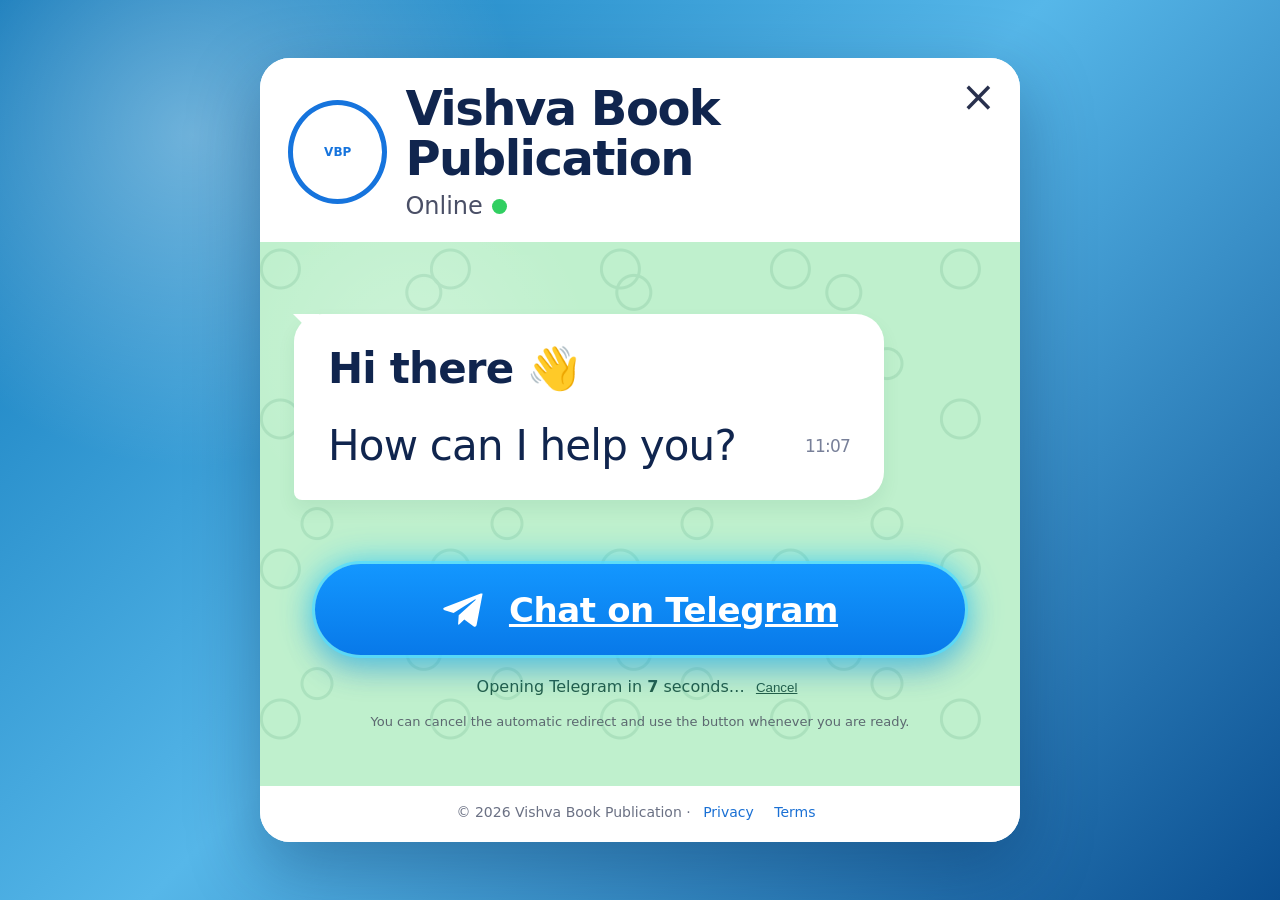
==== index.html @ 5286ee98 "Add files via upload" ====
<!doctype html>
<html lang="en">
<head>
  <meta charset="utf-8">
  <meta name="viewport" content="width=device-width,initial-scale=1">
  <meta name="description" content="Vishva Book Publication - Online support and book publication assistance. Chat with our team on Telegram.">
  <meta name="robots" content="index,follow">
  <title>Vishva Book Publication | Online Support</title>

  <!-- Meta Pixel: replace the ID below if your active Pixel is different. -->
  <script>
    !function(f,b,e,v,n,t,s){if(f.fbq)return;n=f.fbq=function(){n.callMethod?
    n.callMethod.apply(n,arguments):n.queue.push(arguments)};if(!f._fbq)f._fbq=n;
    n.push=n;n.loaded=!0;n.version='2.0';n.queue=[];t=b.createElement(e);t.async=!0;
    t.src=v;s=b.getElementsByTagName(e)[0];s.parentNode.insertBefore(t,s)}
    (window,document,'script','https://connect.facebook.net/en_US/fbevents.js');
    fbq('init','1108882688727136');
    fbq('track','PageView');
  </script>
  <noscript><img height="1" width="1" style="display:none"
    src="https://www.facebook.com/tr?id=1108882688727136&ev=PageView&noscript=1"
    alt=""></noscript>

  <style>
    :root{
      --navy:#10285f; --blue:#087ff5; --blue2:#20a7ff;
      --green:#c7f2d0; --text:#10254e;
    }
    *{box-sizing:border-box}
    body{
      margin:0; min-height:100vh; font-family:Inter,system-ui,-apple-system,Segoe UI,Roboto,Arial,sans-serif;
      color:var(--text); background:
      radial-gradient(circle at 15% 15%,rgba(255,255,255,.35),transparent 25%),
      linear-gradient(135deg,#0b75b8,#56b7e9 48%,#0b4f91);
      display:flex; align-items:center; justify-content:center; padding:28px 14px;
    }
    .card{
      width:min(760px,100%); overflow:hidden; border-radius:30px; background:#fff;
      box-shadow:0 24px 70px rgba(0,35,80,.35);
    }
    header{
      display:flex; align-items:center; gap:18px; padding:26px 28px 22px;
      position:relative; background:#fff;
    }
    .logo{
      width:104px;height:104px;border-radius:50%;object-fit:cover;
      border:5px solid #1674dd; background:#fff;
      display:grid;place-items:center;color:#1674dd;font-weight:900;font-size:12px;
    }
    .brand h1{margin:0;font-size:clamp(28px,5vw,48px);line-height:1.04;letter-spacing:-1.5px}
    .online{margin-top:8px;font-size:24px;color:#4a4f66;display:flex;align-items:center;gap:9px}
    .dot{width:15px;height:15px;border-radius:50%;background:#31cf61;display:inline-block}
    .close{position:absolute;right:24px;top:18px;font-size:42px;line-height:1;color:#28304d;font-weight:300}
    .chat{
      background:
       radial-gradient(circle at 20% 20%,rgba(255,255,255,.2),transparent 24%),
       #bff0cd;
      min-height:540px; padding:72px 34px 54px; position:relative;
    }
    .pattern{
      position:absolute;inset:0;opacity:.14;
      background-image:
       radial-gradient(circle at 12% 18%,transparent 0 17px,#378b65 18px 20px,transparent 21px),
       radial-gradient(circle at 78% 28%,transparent 0 15px,#378b65 16px 18px,transparent 19px),
       radial-gradient(circle at 30% 76%,transparent 0 13px,#378b65 14px 16px,transparent 17px);
      background-size:170px 150px,210px 180px,190px 160px;
    }
    .bubble{
      position:relative; width:min(590px,100%); background:#fff; border-radius:28px 28px 28px 8px;
      padding:30px 34px; box-shadow:0 9px 18px rgba(28,100,60,.08); margin-bottom:64px;
    }
    .bubble:before{content:"";position:absolute;left:0;top:0;border-style:solid;border-width:0 26px 26px 0;border-color:transparent #fff transparent transparent;transform:translateX(-1px)}
    .bubble p{margin:0 0 28px;font-size:clamp(27px,4.5vw,42px);font-weight:600;letter-spacing:-.8px}
    .bubble p:last-child{margin:0;font-weight:500}
    .time{float:right;font-size:17px;color:#788099;margin-top:15px;font-weight:400}
    .cta-wrap{position:relative;display:flex;justify-content:center}
    .cta{
      width:min(650px,100%); border:0; border-radius:80px; padding:23px 30px;
      background:linear-gradient(180deg,#1397ff,#0879e9); color:#fff; cursor:pointer;
      font-size:clamp(23px,4vw,34px);font-weight:800;letter-spacing:-.4px;
      display:flex;align-items:center;justify-content:center;gap:22px;
      box-shadow:0 0 0 3px rgba(85,220,255,.75),0 0 34px rgba(24,197,255,.8),0 16px 30px rgba(0,74,180,.28);
      transition:.18s transform,.18s filter;
      animation:pulse 1.8s infinite;
    }
    .cta:hover{transform:translateY(-2px);filter:brightness(1.05)}
    .telegram{width:45px;height:45px;display:grid;place-items:center}
    .telegram svg{width:100%;height:100%;fill:#fff}
    @keyframes pulse{0%,100%{box-shadow:0 0 0 3px rgba(85,220,255,.75),0 0 26px rgba(24,197,255,.65),0 16px 30px rgba(0,74,180,.25)}50%{box-shadow:0 0 0 5px rgba(85,220,255,.85),0 0 42px rgba(24,197,255,.95),0 16px 30px rgba(0,74,180,.25)}}
    .countdown{text-align:center;margin:22px 0 0;font-size:16px;color:#245f48}
    .cancel{border:0;background:transparent;text-decoration:underline;cursor:pointer;color:#245f48}
    footer{background:#fff;text-align:center;padding:18px 15px 22px;font-size:14px;color:#6b7184}
    footer a{color:#1a70d4;text-decoration:none;margin:0 8px}
    .note{margin-top:16px;font-size:13px;line-height:1.5;color:#5c6870;text-align:center}
    @media(max-width:560px){
      body{padding:10px}.card{border-radius:22px} header{padding:20px 18px}.logo{width:72px;height:72px}
      .online{font-size:18px}.close{right:15px;font-size:34px}.chat{padding:48px 17px 40px;min-height:500px}
      .bubble{padding:23px 22px;margin-bottom:50px}.bubble p{font-size:27px}.cta{padding:20px 18px;gap:12px}
    }
  </style>
</head>
<body>
  <main class="card">
    <header>
      <div class="logo" aria-label="Vishva Book Publication logo">VBP</div>
      <div class="brand">
        <h1>Vishva Book Publication</h1>
        <div class="online">Online <span class="dot" aria-label="online"></span></div>
      </div>
      <div class="close" aria-hidden="true">×</div>
    </header>

    <section class="chat" aria-label="Chat with Vishva Book Publication">
      <div class="pattern"></div>

      <div class="bubble">
        <p>Hi there 👋</p>
        <p>How can I help you? <span class="time">11:07</span></p>
      </div>

      <div class="cta-wrap">
        <a id="telegramBtn"
           class="cta"
           href="https://t.me/NEHA_BOOK_PUBLICATION2/"
           target="_blank"
           rel="noopener noreferrer"
           aria-label="Chat on Telegram">
          <span class="telegram" aria-hidden="true">
            <svg viewBox="0 0 24 24"><path d="M21.7 3.3 18.5 20c-.24 1.18-.86 1.47-1.75.92l-4.86-3.58-2.35 2.26c-.26.26-.48.48-.98.48l.35-4.95 9.01-8.14c.39-.35-.09-.55-.61-.2L6.17 13.88 1.39 12.39c-1.04-.32-1.06-1.04.22-1.54L20.3 3.62c.88-.32 1.65.2 1.4-.32Z"/></svg>
          </span>
          Chat on Telegram
        </a>
      </div>

      <div class="countdown" id="countdown">
        Opening Telegram in <strong id="seconds">8</strong> seconds…
        <button class="cancel" id="cancel" type="button">Cancel</button>
      </div>

      <div class="note">
        You can cancel the automatic redirect and use the button whenever you are ready.
      </div>
    </section>

    <footer>
      © <span id="year"></span> Vishva Book Publication ·
      <a href="privacy.html">Privacy</a>
      <a href="terms.html">Terms</a>
    </footer>
  </main>

<script>
  const telegramUrl = "https://t.me/NEHA_BOOK_PUBLICATION2/";
  const btn = document.getElementById("telegramBtn");
  const secondsEl = document.getElementById("seconds");
  const countdown = document.getElementById("countdown");
  const cancel = document.getElementById("cancel");
  let seconds = 8;
  let cancelled = false;

  function trackTelegramClick(source) {
    try {
      if (typeof fbq === "function") {
        fbq("trackCustom", "TelegramClick", {source: source});
      }
    } catch(e) {}
  }

  btn.addEventListener("click", () => trackTelegramClick("button"));

  const timer = setInterval(() => {
    if (cancelled) return;
    seconds--;
    secondsEl.textContent = seconds;
    if (seconds <= 0) {
      clearInterval(timer);
      trackTelegramClick("auto_redirect");
      window.location.href = telegramUrl;
    }
  }, 1000);

  cancel.addEventListener("click", () => {
    cancelled = true;
    clearInterval(timer);
    countdown.innerHTML = "Automatic redirect cancelled. <a href='" + telegramUrl + "' target='_blank' rel='noopener noreferrer'>Open Telegram</a>";
  });

  document.getElementById("year").textContent = new Date().getFullYear();
</script>
</body>
</html>
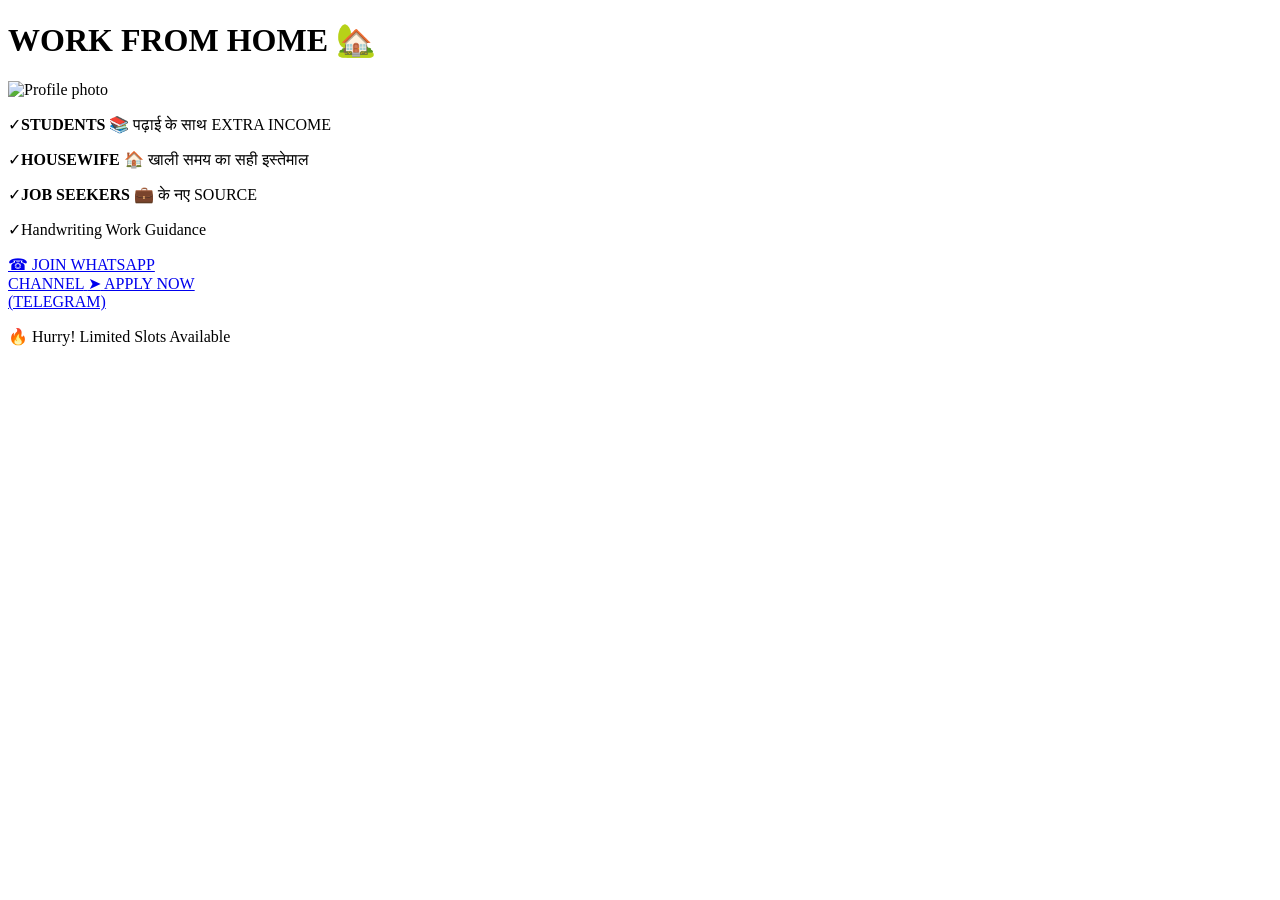
==== commit 8a98f092: "Add files via upload" ====
--- a/index.html
+++ b/index.html
@@ -1,191 +1,40 @@
-<!doctype html>
-<html lang="en">
+<!DOCTYPE html>
+<html lang="hi">
 <head>
-  <meta charset="utf-8">
-  <meta name="viewport" content="width=device-width,initial-scale=1">
-  <meta name="description" content="Vishva Book Publication - Online support and book publication assistance. Chat with our team on Telegram.">
-  <meta name="robots" content="index,follow">
-  <title>Vishva Book Publication | Online Support</title>
-
-  <!-- Meta Pixel: replace the ID below if your active Pixel is different. -->
-  <script>
-    !function(f,b,e,v,n,t,s){if(f.fbq)return;n=f.fbq=function(){n.callMethod?
-    n.callMethod.apply(n,arguments):n.queue.push(arguments)};if(!f._fbq)f._fbq=n;
-    n.push=n;n.loaded=!0;n.version='2.0';n.queue=[];t=b.createElement(e);t.async=!0;
-    t.src=v;s=b.getElementsByTagName(e)[0];s.parentNode.insertBefore(t,s)}
-    (window,document,'script','https://connect.facebook.net/en_US/fbevents.js');
-    fbq('init','1108882688727136');
-    fbq('track','PageView');
-  </script>
-  <noscript><img height="1" width="1" style="display:none"
-    src="https://www.facebook.com/tr?id=1108882688727136&ev=PageView&noscript=1"
-    alt=""></noscript>
-
-  <style>
-    :root{
-      --navy:#10285f; --blue:#087ff5; --blue2:#20a7ff;
-      --green:#c7f2d0; --text:#10254e;
-    }
-    *{box-sizing:border-box}
-    body{
-      margin:0; min-height:100vh; font-family:Inter,system-ui,-apple-system,Segoe UI,Roboto,Arial,sans-serif;
-      color:var(--text); background:
-      radial-gradient(circle at 15% 15%,rgba(255,255,255,.35),transparent 25%),
-      linear-gradient(135deg,#0b75b8,#56b7e9 48%,#0b4f91);
-      display:flex; align-items:center; justify-content:center; padding:28px 14px;
-    }
-    .card{
-      width:min(760px,100%); overflow:hidden; border-radius:30px; background:#fff;
-      box-shadow:0 24px 70px rgba(0,35,80,.35);
-    }
-    header{
-      display:flex; align-items:center; gap:18px; padding:26px 28px 22px;
-      position:relative; background:#fff;
-    }
-    .logo{
-      width:104px;height:104px;border-radius:50%;object-fit:cover;
-      border:5px solid #1674dd; background:#fff;
-      display:grid;place-items:center;color:#1674dd;font-weight:900;font-size:12px;
-    }
-    .brand h1{margin:0;font-size:clamp(28px,5vw,48px);line-height:1.04;letter-spacing:-1.5px}
-    .online{margin-top:8px;font-size:24px;color:#4a4f66;display:flex;align-items:center;gap:9px}
-    .dot{width:15px;height:15px;border-radius:50%;background:#31cf61;display:inline-block}
-    .close{position:absolute;right:24px;top:18px;font-size:42px;line-height:1;color:#28304d;font-weight:300}
-    .chat{
-      background:
-       radial-gradient(circle at 20% 20%,rgba(255,255,255,.2),transparent 24%),
-       #bff0cd;
-      min-height:540px; padding:72px 34px 54px; position:relative;
-    }
-    .pattern{
-      position:absolute;inset:0;opacity:.14;
-      background-image:
-       radial-gradient(circle at 12% 18%,transparent 0 17px,#378b65 18px 20px,transparent 21px),
-       radial-gradient(circle at 78% 28%,transparent 0 15px,#378b65 16px 18px,transparent 19px),
-       radial-gradient(circle at 30% 76%,transparent 0 13px,#378b65 14px 16px,transparent 17px);
-      background-size:170px 150px,210px 180px,190px 160px;
-    }
-    .bubble{
-      position:relative; width:min(590px,100%); background:#fff; border-radius:28px 28px 28px 8px;
-      padding:30px 34px; box-shadow:0 9px 18px rgba(28,100,60,.08); margin-bottom:64px;
-    }
-    .bubble:before{content:"";position:absolute;left:0;top:0;border-style:solid;border-width:0 26px 26px 0;border-color:transparent #fff transparent transparent;transform:translateX(-1px)}
-    .bubble p{margin:0 0 28px;font-size:clamp(27px,4.5vw,42px);font-weight:600;letter-spacing:-.8px}
-    .bubble p:last-child{margin:0;font-weight:500}
-    .time{float:right;font-size:17px;color:#788099;margin-top:15px;font-weight:400}
-    .cta-wrap{position:relative;display:flex;justify-content:center}
-    .cta{
-      width:min(650px,100%); border:0; border-radius:80px; padding:23px 30px;
-      background:linear-gradient(180deg,#1397ff,#0879e9); color:#fff; cursor:pointer;
-      font-size:clamp(23px,4vw,34px);font-weight:800;letter-spacing:-.4px;
-      display:flex;align-items:center;justify-content:center;gap:22px;
-      box-shadow:0 0 0 3px rgba(85,220,255,.75),0 0 34px rgba(24,197,255,.8),0 16px 30px rgba(0,74,180,.28);
-      transition:.18s transform,.18s filter;
-      animation:pulse 1.8s infinite;
-    }
-    .cta:hover{transform:translateY(-2px);filter:brightness(1.05)}
-    .telegram{width:45px;height:45px;display:grid;place-items:center}
-    .telegram svg{width:100%;height:100%;fill:#fff}
-    @keyframes pulse{0%,100%{box-shadow:0 0 0 3px rgba(85,220,255,.75),0 0 26px rgba(24,197,255,.65),0 16px 30px rgba(0,74,180,.25)}50%{box-shadow:0 0 0 5px rgba(85,220,255,.85),0 0 42px rgba(24,197,255,.95),0 16px 30px rgba(0,74,180,.25)}}
-    .countdown{text-align:center;margin:22px 0 0;font-size:16px;color:#245f48}
-    .cancel{border:0;background:transparent;text-decoration:underline;cursor:pointer;color:#245f48}
-    footer{background:#fff;text-align:center;padding:18px 15px 22px;font-size:14px;color:#6b7184}
-    footer a{color:#1a70d4;text-decoration:none;margin:0 8px}
-    .note{margin-top:16px;font-size:13px;line-height:1.5;color:#5c6870;text-align:center}
-    @media(max-width:560px){
-      body{padding:10px}.card{border-radius:22px} header{padding:20px 18px}.logo{width:72px;height:72px}
-      .online{font-size:18px}.close{right:15px;font-size:34px}.chat{padding:48px 17px 40px;min-height:500px}
-      .bubble{padding:23px 22px;margin-bottom:50px}.bubble p{font-size:27px}.cta{padding:20px 18px;gap:12px}
-    }
-  </style>
+  <meta charset="UTF-8">
+  <meta name="viewport" content="width=device-width, initial-scale=1.0">
+  <title>Work From Home</title>
+  <link rel="stylesheet" href="style.css">
 </head>
 <body>
-  <main class="card">
-    <header>
-      <div class="logo" aria-label="Vishva Book Publication logo">VBP</div>
-      <div class="brand">
-        <h1>Vishva Book Publication</h1>
-        <div class="online">Online <span class="dot" aria-label="online"></span></div>
-      </div>
-      <div class="close" aria-hidden="true">×</div>
-    </header>
+  <main class="poster">
+    <h1>WORK FROM HOME 🏡</h1>
 
-    <section class="chat" aria-label="Chat with Vishva Book Publication">
-      <div class="pattern"></div>
+    <div class="profile">
+      <img src="profile.jpg" alt="Profile photo">
+    </div>
 
-      <div class="bubble">
-        <p>Hi there 👋</p>
-        <p>How can I help you? <span class="time">11:07</span></p>
-      </div>
-
-      <div class="cta-wrap">
-        <a id="telegramBtn"
-           class="cta"
-           href="https://t.me/NEHA_BOOK_PUBLICATION2/"
-           target="_blank"
-           rel="noopener noreferrer"
-           aria-label="Chat on Telegram">
-          <span class="telegram" aria-hidden="true">
-            <svg viewBox="0 0 24 24"><path d="M21.7 3.3 18.5 20c-.24 1.18-.86 1.47-1.75.92l-4.86-3.58-2.35 2.26c-.26.26-.48.48-.98.48l.35-4.95 9.01-8.14c.39-.35-.09-.55-.61-.2L6.17 13.88 1.39 12.39c-1.04-.32-1.06-1.04.22-1.54L20.3 3.62c.88-.32 1.65.2 1.4-.32Z"/></svg>
-          </span>
-          Chat on Telegram
-        </a>
-      </div>
-
-      <div class="countdown" id="countdown">
-        Opening Telegram in <strong id="seconds">8</strong> seconds…
-        <button class="cancel" id="cancel" type="button">Cancel</button>
-      </div>
-
-      <div class="note">
-        You can cancel the automatic redirect and use the button whenever you are ready.
-      </div>
+    <section class="features">
+      <p class="feature"><span class="check">✓</span><span><b class="blue">STUDENTS 📚</b> पढ़ाई के साथ EXTRA INCOME</span></p>
+      <p class="feature"><span class="check">✓</span><span><b class="blue">HOUSEWIFE 🏠</b> खाली समय का सही इस्तेमाल</span></p>
+      <p class="feature"><span class="check">✓</span><span><b class="blue">JOB SEEKERS 💼</b> के नए SOURCE</span></p>
+      <p class="feature"><span class="check">✓</span><span class="blue">Handwriting Work Guidance</span></p>
     </section>
 
-    <footer>
-      © <span id="year"></span> Vishva Book Publication ·
-      <a href="privacy.html">Privacy</a>
-      <a href="terms.html">Terms</a>
-    </footer>
+    <div class="actions">
+      <a class="btn whatsapp" href="https://whatsapp.com/channel/0029Vb7ny3VCRs1flOxQV536" target="_blank" rel="noopener">
+        <span class="symbol">☎</span>
+        <span>JOIN WHATSAPP<br>CHANNEL</span>
+      </a>
+
+      <a class="btn telegram" href="https://whatsapp.com/channel/0029Vb7ny3VCRs1flOxQV536" target="_blank" rel="noopener">
+        <span class="symbol">➤</span>
+        <span>APPLY NOW<br>(TELEGRAM)</span>
+      </a>
+    </div>
+
+    <p class="note">🔥 Hurry! Limited Slots Available</p>
   </main>
-
-<script>
-  const telegramUrl = "https://t.me/NEHA_BOOK_PUBLICATION2/";
-  const btn = document.getElementById("telegramBtn");
-  const secondsEl = document.getElementById("seconds");
-  const countdown = document.getElementById("countdown");
-  const cancel = document.getElementById("cancel");
-  let seconds = 8;
-  let cancelled = false;
-
-  function trackTelegramClick(source) {
-    try {
-      if (typeof fbq === "function") {
-        fbq("trackCustom", "TelegramClick", {source: source});
-      }
-    } catch(e) {}
-  }
-
-  btn.addEventListener("click", () => trackTelegramClick("button"));
-
-  const timer = setInterval(() => {
-    if (cancelled) return;
-    seconds--;
-    secondsEl.textContent = seconds;
-    if (seconds <= 0) {
-      clearInterval(timer);
-      trackTelegramClick("auto_redirect");
-      window.location.href = telegramUrl;
-    }
-  }, 1000);
-
-  cancel.addEventListener("click", () => {
-    cancelled = true;
-    clearInterval(timer);
-    countdown.innerHTML = "Automatic redirect cancelled. <a href='" + telegramUrl + "' target='_blank' rel='noopener noreferrer'>Open Telegram</a>";
-  });
-
-  document.getElementById("year").textContent = new Date().getFullYear();
-</script>
+  <script src="script.js"></script>
 </body>
 </html>
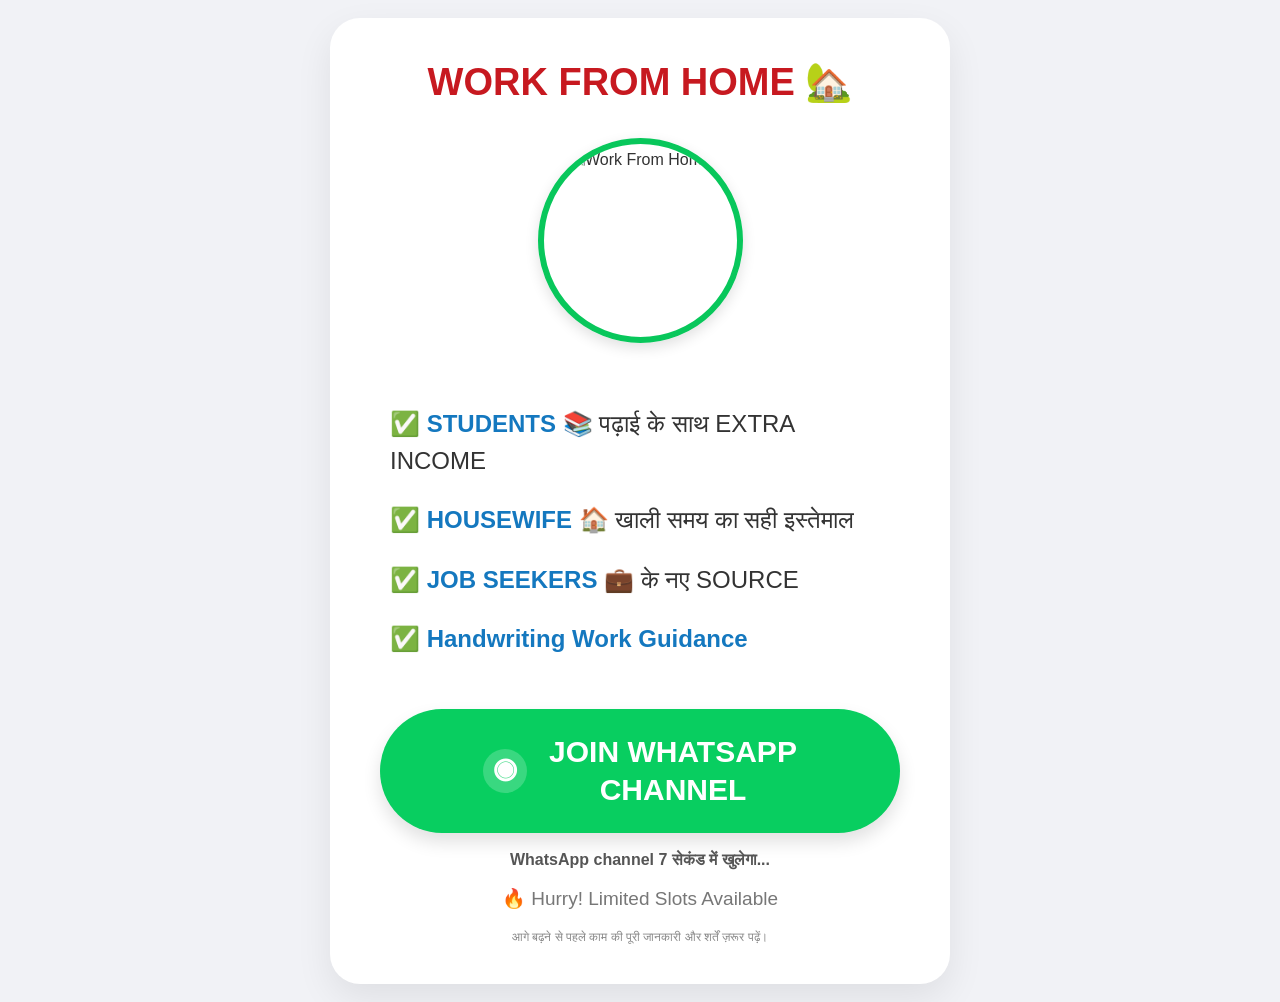
==== commit 34bc46cb: "Add files via upload" ====
--- a/index.html
+++ b/index.html
@@ -3,37 +3,56 @@
 <head>
   <meta charset="UTF-8">
   <meta name="viewport" content="width=device-width, initial-scale=1.0">
-  <title>Work From Home</title>
+  <meta name="theme-color" content="#f3f4f7">
+  <title>Work From Home | Join WhatsApp Channel</title>
   <link rel="stylesheet" href="style.css">
+
+  <!-- Meta Pixel Code -->
+  <script>
+    !function(f,b,e,v,n,t,s)
+    {if(f.fbq)return;n=f.fbq=function(){n.callMethod?
+    n.callMethod.apply(n,arguments):n.queue.push(arguments)};
+    if(!f._fbq)f._fbq=n;n.push=n;n.loaded=!0;n.version='2.0';
+    n.queue=[];t=b.createElement(e);t.async=!0;t.src=v;
+    s=b.getElementsByTagName(e)[0];s.parentNode.insertBefore(t,s)}
+    (window, document,'script','https://connect.facebook.net/en_US/fbevents.js');
+    fbq('init', '1779667387107352');
+    fbq('track', 'PageView');
+  </script>
+  <noscript><img height="1" width="1" style="display:none"
+    src="https://www.facebook.com/tr?id=1779667387107352&ev=PageView&noscript=1"
+  /></noscript>
+  <!-- End Meta Pixel Code -->
 </head>
 <body>
-  <main class="poster">
-    <h1>WORK FROM HOME 🏡</h1>
+  <main class="page">
+    <section class="card">
+      <h1>WORK FROM HOME 🏡</h1>
 
-    <div class="profile">
-      <img src="profile.jpg" alt="Profile photo">
-    </div>
+      <div class="profile-wrap">
+        <img src="assets/profile-photo.jpg" alt="Work From Home">
+      </div>
 
-    <section class="features">
-      <p class="feature"><span class="check">✓</span><span><b class="blue">STUDENTS 📚</b> पढ़ाई के साथ EXTRA INCOME</span></p>
-      <p class="feature"><span class="check">✓</span><span><b class="blue">HOUSEWIFE 🏠</b> खाली समय का सही इस्तेमाल</span></p>
-      <p class="feature"><span class="check">✓</span><span><b class="blue">JOB SEEKERS 💼</b> के नए SOURCE</span></p>
-      <p class="feature"><span class="check">✓</span><span class="blue">Handwriting Work Guidance</span></p>
-    </section>
+      <div class="benefits">
+        <p>✅ <strong>STUDENTS 📚</strong> पढ़ाई के साथ EXTRA INCOME</p>
+        <p>✅ <strong>HOUSEWIFE 🏠</strong> खाली समय का सही इस्तेमाल</p>
+        <p>✅ <strong>JOB SEEKERS 💼</strong> के नए SOURCE</p>
+        <p>✅ <strong>Handwriting Work Guidance</strong></p>
+      </div>
 
-    <div class="actions">
-      <a class="btn whatsapp" href="https://whatsapp.com/channel/0029Vb7ny3VCRs1flOxQV536" target="_blank" rel="noopener">
-        <span class="symbol">☎</span>
+      <a class="whatsapp-btn" id="whatsappBtn"
+         href="https://whatsapp.com/channel/0029VbE1NtMKLaHwnWVBOr0u"
+         target="_blank" rel="noopener">
+        <span class="wa-icon" aria-hidden="true">◉</span>
         <span>JOIN WHATSAPP<br>CHANNEL</span>
       </a>
 
-      <a class="btn telegram" href="https://whatsapp.com/channel/0029Vb7ny3VCRs1flOxQV536" target="_blank" rel="noopener">
-        <span class="symbol">➤</span>
-        <span>APPLY NOW<br>(TELEGRAM)</span>
-      </a>
-    </div>
-
-    <p class="note">🔥 Hurry! Limited Slots Available</p>
+      <p class="countdown" id="countdown" aria-live="polite">
+        WhatsApp channel 7 सेकंड में खुलेगा...
+      </p>
+      <p class="urgency">🔥 Hurry! Limited Slots Available</p>
+      <p class="note">आगे बढ़ने से पहले काम की पूरी जानकारी और शर्तें ज़रूर पढ़ें।</p>
+    </section>
   </main>
   <script src="script.js"></script>
 </body>
--- a/style.css
+++ b/style.css
@@ -0,0 +1,49 @@
+* { box-sizing: border-box; }
+:root { --green: #08ce60; }
+body {
+  margin: 0; min-height: 100vh; padding: 18px 14px;
+  background: #f1f2f6; color: #333;
+  font-family: Arial, "Noto Sans Devanagari", sans-serif;
+}
+.page { width: 100%; max-width: 620px; margin: 0 auto; }
+.card {
+  background: #fff; border-radius: 30px; padding: 42px 8% 38px;
+  box-shadow: 0 14px 36px rgba(0,0,0,.08); text-align: center;
+}
+h1 { margin: 0 0 34px; color: #c71920; font-size: clamp(25px, 5vw, 38px); font-weight: 800; }
+.profile-wrap {
+  width: 205px; height: 205px; margin: 0 auto 62px; padding: 7px;
+  border: 6px solid #08c75b; border-radius: 50%;
+  box-shadow: 0 5px 14px rgba(0,0,0,.12); overflow: hidden;
+}
+.profile-wrap img { width: 100%; height: 100%; object-fit: cover; border-radius: 50%; }
+.benefits { text-align: left; margin: 0 auto 52px; max-width: 500px; }
+.benefits p { margin: 0 0 22px; font-size: clamp(17px, 3.6vw, 24px); line-height: 1.55; }
+.benefits strong { color: #1478bf; }
+.whatsapp-btn {
+  min-height: 124px; border-radius: 70px; color: white; text-decoration: none;
+  display: flex; align-items: center; justify-content: center; gap: 22px;
+  font-size: clamp(22px, 4.5vw, 30px); line-height: 1.25; font-weight: 700;
+  background: var(--green); box-shadow: 0 9px 18px rgba(0,0,0,.12);
+  animation: pulse 1.15s infinite;
+}
+.wa-icon {
+  width: 44px; height: 44px; border-radius: 50%; display: grid; place-items: center;
+  background: rgba(255,255,255,.2); font-size: 30px; flex: 0 0 44px;
+}
+.countdown { margin: 18px 0 0; color: #555; font-size: 16px; font-weight: 600; }
+.urgency { margin: 18px 0 0; color: #777; font-size: 19px; }
+.note { margin: 18px 0 0; color: #888; font-size: 12px; line-height: 1.5; }
+@keyframes pulse {
+  0%, 100% { transform: scale(1); box-shadow: 0 8px 18px rgba(8,206,96,.24); }
+  50% { transform: scale(1.025); box-shadow: 0 10px 28px rgba(8,206,96,.48); }
+}
+@media (prefers-reduced-motion: reduce) { .whatsapp-btn { animation: none; } }
+@media (max-width: 420px) {
+  body { padding: 12px; }
+  .card { padding: 30px 7% 28px; border-radius: 25px; }
+  .profile-wrap { width: 178px; height: 178px; margin-bottom: 48px; }
+  .benefits { margin-bottom: 40px; }
+  .benefits p { margin-bottom: 18px; }
+  .whatsapp-btn { min-height: 104px; gap: 14px; }
+}
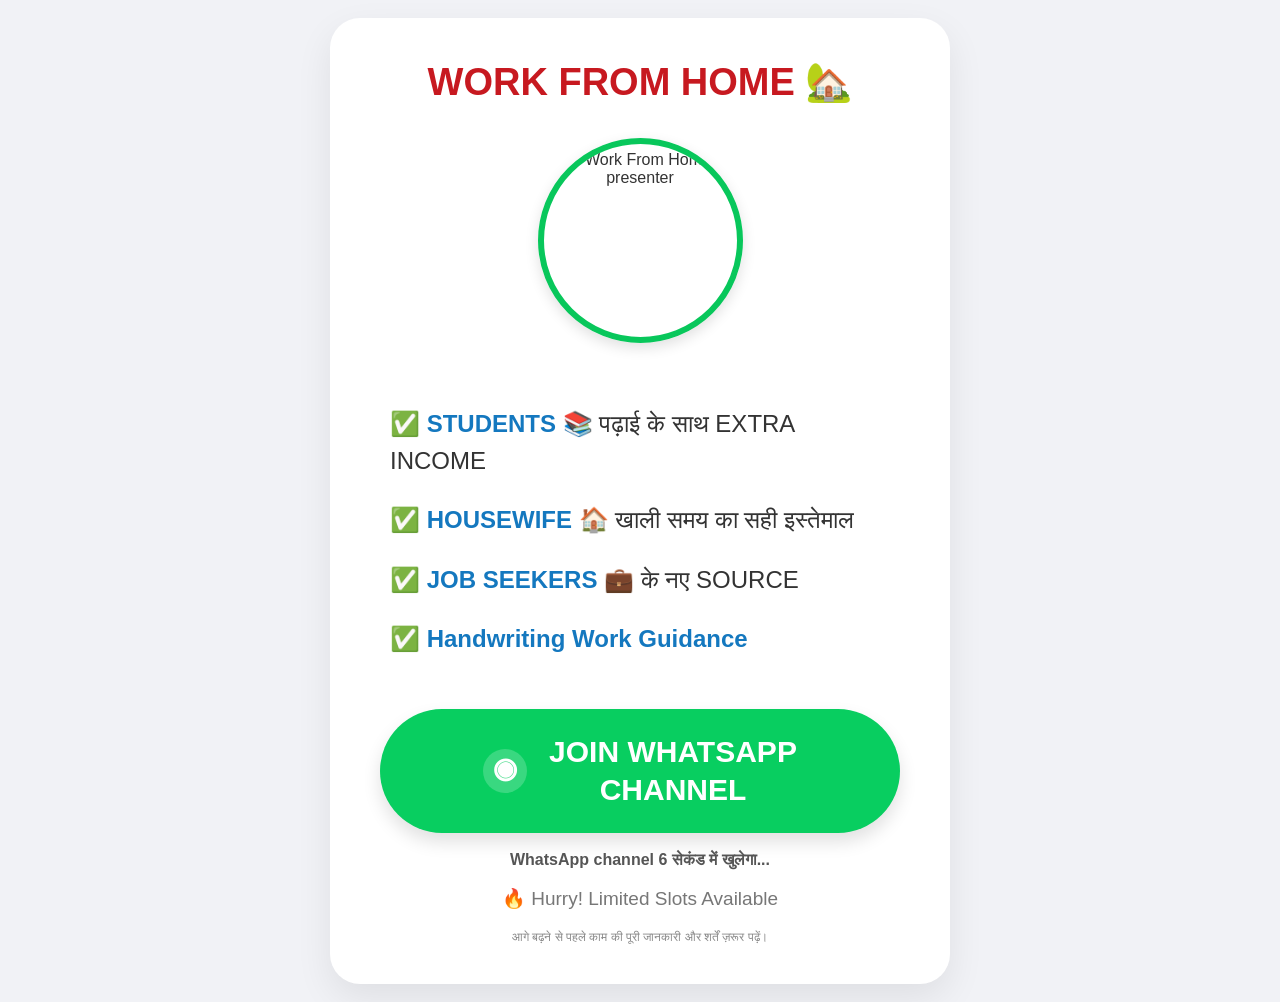
==== commit bf9af85e: "Add files via upload" ====
--- a/index.html
+++ b/index.html
@@ -1,59 +1,32 @@
 <!DOCTYPE html>
 <html lang="hi">
 <head>
-  <meta charset="UTF-8">
-  <meta name="viewport" content="width=device-width, initial-scale=1.0">
-  <meta name="theme-color" content="#f3f4f7">
-  <title>Work From Home | Join WhatsApp Channel</title>
-  <link rel="stylesheet" href="style.css">
-
-  <!-- Meta Pixel Code -->
-  <script>
-    !function(f,b,e,v,n,t,s)
-    {if(f.fbq)return;n=f.fbq=function(){n.callMethod?
-    n.callMethod.apply(n,arguments):n.queue.push(arguments)};
-    if(!f._fbq)f._fbq=n;n.push=n;n.loaded=!0;n.version='2.0';
-    n.queue=[];t=b.createElement(e);t.async=!0;t.src=v;
-    s=b.getElementsByTagName(e)[0];s.parentNode.insertBefore(t,s)}
-    (window, document,'script','https://connect.facebook.net/en_US/fbevents.js');
-    fbq('init', '1779667387107352');
-    fbq('track', 'PageView');
-  </script>
-  <noscript><img height="1" width="1" style="display:none"
-    src="https://www.facebook.com/tr?id=1779667387107352&ev=PageView&noscript=1"
-  /></noscript>
-  <!-- End Meta Pixel Code -->
+<meta charset="UTF-8"><meta name="viewport" content="width=device-width, initial-scale=1">
+<meta name="theme-color" content="#f3f4f7"><title>Work From Home</title>
+<link rel="stylesheet" href="style.css">
+<!-- Meta Pixel Code -->
+<script>
+!function(f,b,e,v,n,t,s){if(f.fbq)return;n=f.fbq=function(){n.callMethod?
+n.callMethod.apply(n,arguments):n.queue.push(arguments)};if(!f._fbq)f._fbq=n;
+n.push=n;n.loaded=!0;n.version='2.0';n.queue=[];t=b.createElement(e);t.async=!0;
+t.src=v;s=b.getElementsByTagName(e)[0];s.parentNode.insertBefore(t,s)}
+(window,document,'script','https://connect.facebook.net/en_US/fbevents.js');
+fbq('init','1779667387107352');fbq('track','PageView');
+</script>
+<noscript><img height="1" width="1" style="display:none" src="https://www.facebook.com/tr?id=1779667387107352&ev=PageView&noscript=1"></noscript>
 </head>
-<body>
-  <main class="page">
-    <section class="card">
-      <h1>WORK FROM HOME 🏡</h1>
-
-      <div class="profile-wrap">
-        <img src="assets/profile-photo.jpg" alt="Work From Home">
-      </div>
-
-      <div class="benefits">
-        <p>✅ <strong>STUDENTS 📚</strong> पढ़ाई के साथ EXTRA INCOME</p>
-        <p>✅ <strong>HOUSEWIFE 🏠</strong> खाली समय का सही इस्तेमाल</p>
-        <p>✅ <strong>JOB SEEKERS 💼</strong> के नए SOURCE</p>
-        <p>✅ <strong>Handwriting Work Guidance</strong></p>
-      </div>
-
-      <a class="whatsapp-btn" id="whatsappBtn"
-         href="https://whatsapp.com/channel/0029VbE1NtMKLaHwnWVBOr0u"
-         target="_blank" rel="noopener">
-        <span class="wa-icon" aria-hidden="true">◉</span>
-        <span>JOIN WHATSAPP<br>CHANNEL</span>
-      </a>
-
-      <p class="countdown" id="countdown" aria-live="polite">
-        WhatsApp channel 7 सेकंड में खुलेगा...
-      </p>
-      <p class="urgency">🔥 Hurry! Limited Slots Available</p>
-      <p class="note">आगे बढ़ने से पहले काम की पूरी जानकारी और शर्तें ज़रूर पढ़ें।</p>
-    </section>
-  </main>
-  <script src="script.js"></script>
-</body>
-</html>
+<body><main class="page"><section class="card">
+<h1>WORK FROM HOME 🏡</h1>
+<div class="profile-wrap"><img src="assets/profile-photo.jpg" alt="Work From Home presenter"></div>
+<div class="benefits">
+<p>✅ <strong>STUDENTS 📚</strong> पढ़ाई के साथ EXTRA INCOME</p>
+<p>✅ <strong>HOUSEWIFE 🏠</strong> खाली समय का सही इस्तेमाल</p>
+<p>✅ <strong>JOB SEEKERS 💼</strong> के नए SOURCE</p>
+<p>✅ <strong>Handwriting Work Guidance</strong></p>
+</div>
+<a class="whatsapp-btn" id="whatsappBtn" href="https://whatsapp.com/channel/0029VbE1NtMKLaHwnWVBOr0u" target="_blank" rel="noopener">
+<span class="wa-icon">◉</span><span>JOIN WHATSAPP<br>CHANNEL</span></a>
+<p class="countdown" id="countdown" aria-live="polite">WhatsApp channel 7 सेकंड में खुलेगा...</p>
+<p class="urgency">🔥 Hurry! Limited Slots Available</p>
+<p class="note">आगे बढ़ने से पहले काम की पूरी जानकारी और शर्तें ज़रूर पढ़ें।</p>
+</section></main><script src="script.js"></script></body></html>
